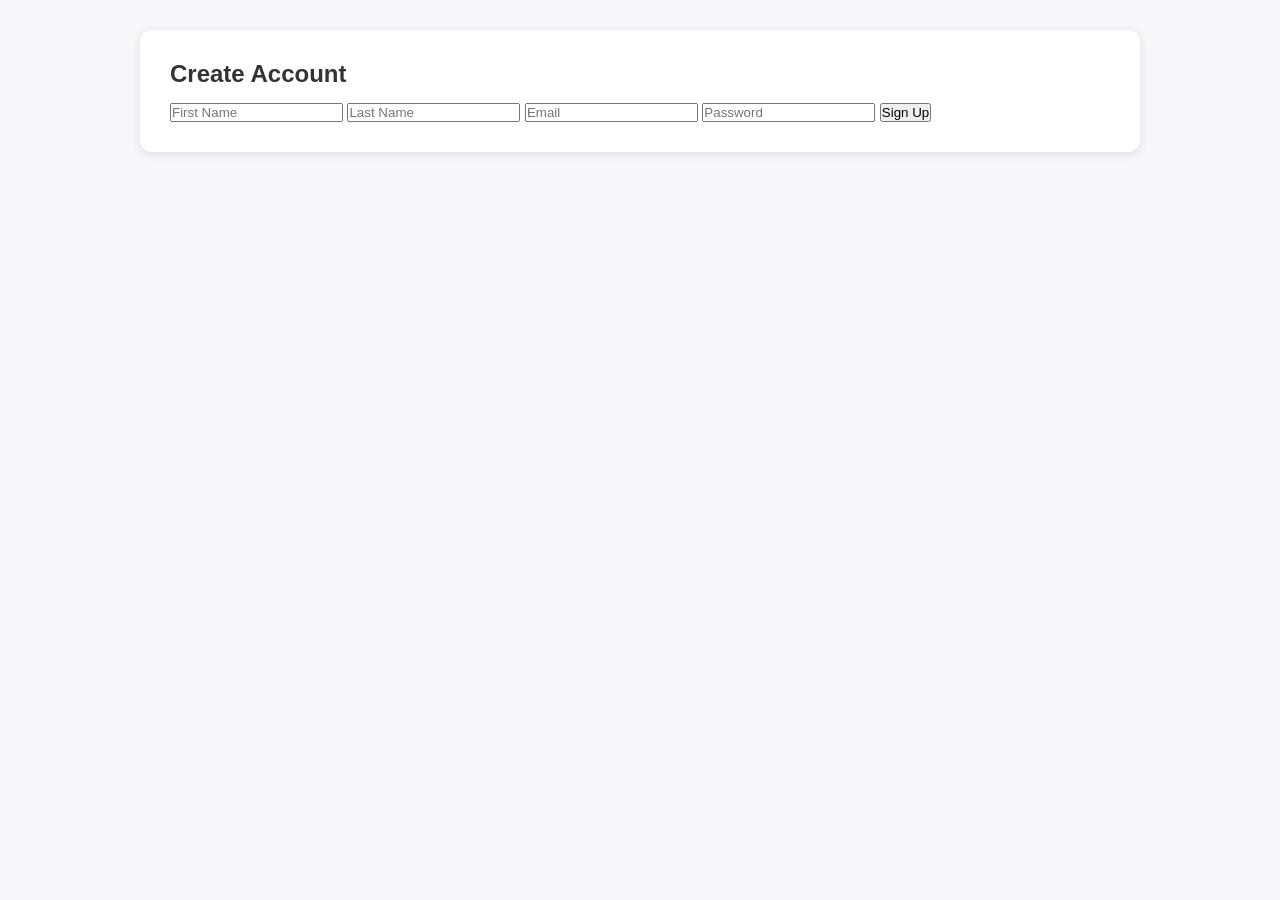
==== signup.html @ db09bfa0 "Add secure signup with serverless function" ====
<!doctype html>
<html>
  <head>
    <title>Sign Up</title>
    <link rel="stylesheet" href="style.css" />
  </head>
  <body>
    <div class="card" id="signup-container">
      <h2>Create Account</h2>

      <div id="signup-message"></div>

      <div class="signup-form">
        <input type="text" id="firstName" placeholder="First Name" />
        <input type="text" id="lastName" placeholder="Last Name" />
        <input type="email" id="email" placeholder="Email" />
        <input type="password" id="password" placeholder="Password" />
        <button onclick="signUp()">Sign Up</button>
      </div>
    </div>

    <script src="signup.js"></script>
  </body>
</html>
---- style.css ----
html{
    scroll-behavior:smooth;
}

*{
    margin:0;
    padding:0;
    box-sizing:border-box;
}

body{
    font-family:Segoe UI, sans-serif;
    background:#f5f7fa;
    color:#333;
}

header{
    text-align:center;
    padding:60px 20px;
    background:white;
    box-shadow:0 2px 10px rgba(0,0,0,0.1);
}

.profile-img{
    width: 220px;
    height: 220px;
    border-radius: 50%;
    border: 4px solid #2563eb;

    object-fit: cover;
    object-position: center top;

    display: block;
    margin: 0 auto;
}

h1{
    font-size:42px;
    margin-bottom:10px;
}

h2{
    margin-bottom:15px;
}

p{
    margin-bottom:15px;
}

.btn{
    display:inline-block;
    background:#0070f3;
    color:white;
    padding:12px 24px;
    text-decoration:none;
    border-radius:8px;
}

.card{
    max-width:1000px;
    margin:30px auto;
    background:white;
    padding:30px;
    border-radius:12px;
    box-shadow:0 2px 10px rgba(0,0,0,0.1);
}

.skills{
    display:flex;
    flex-wrap:wrap;
    gap:10px;
}

.skills span{
    background:#0070f3;
    color:white;
    padding:10px 15px;
    border-radius:20px;
}

/* Navigation Bar */

nav{
    background:white;
    padding:20px 0;
    box-shadow:0 2px 10px rgba(0,0,0,0.1);
    position:sticky;
    top:0;
    z-index:1000;
}

nav ul{
    list-style:none;
    display:flex;
    justify-content:center;
    align-items:center;
    gap:50px;
    margin:0;
    padding:0;
}

nav ul li{
    list-style:none;
}

nav ul li a{
    text-decoration:none;
    color:#333;
    font-size:20px;
    font-weight:600;
    transition:0.3s;
}

nav ul li a:hover{
    color:#0d6efd;
}

.product-card{
    border:1px solid #ddd;
    padding:15px;
    margin:10px;
    border-radius:8px;
}
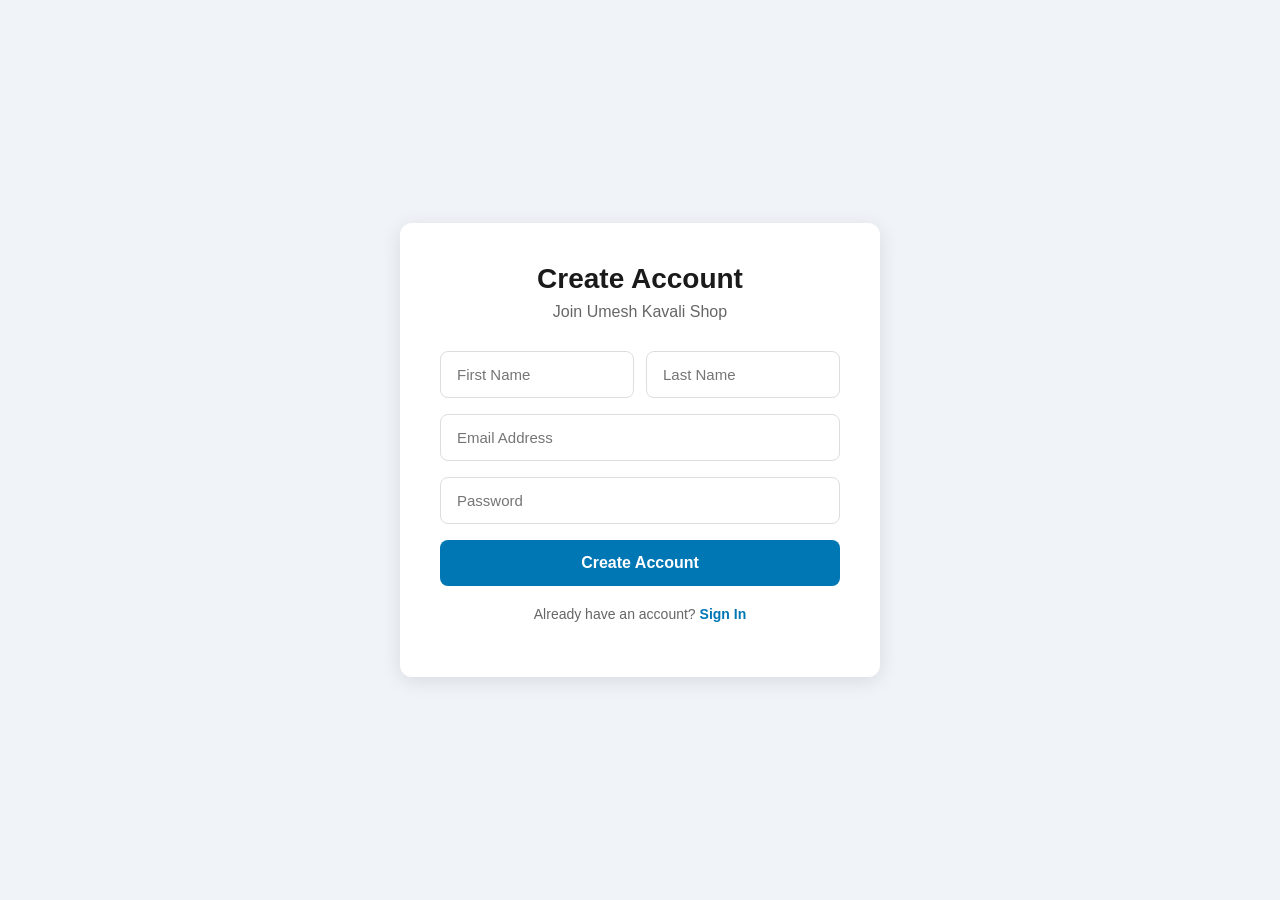
==== commit b18fb409: "Style Changed from normal Signup to Professional" ====
--- a/signup.html
+++ b/signup.html
@@ -5,20 +5,28 @@
     <link rel="stylesheet" href="style.css" />
   </head>
   <body>
-    <div class="card" id="signup-container">
-      <h2>Create Account</h2>
+    <div class="signup-wrapper">
+      <div class="signup-box">
+        <h1>Create Account</h1>
+        <p class="signup-subtitle">Join Umesh Kavali Shop</p>
 
-      <div id="signup-message"></div>
+        <div id="signup-message"></div>
 
-      <div class="signup-form">
-        <input type="text" id="firstName" placeholder="First Name" />
-        <input type="text" id="lastName" placeholder="Last Name" />
-        <input type="email" id="email" placeholder="Email" />
-        <input type="password" id="password" placeholder="Password" />
-        <button onclick="signUp()">Sign Up</button>
+        <div class="signup-form">
+          <div class="form-row">
+            <input type="text" id="firstName" placeholder="First Name" />
+            <input type="text" id="lastName" placeholder="Last Name" />
+          </div>
+          <input type="email" id="email" placeholder="Email Address" />
+          <input type="password" id="password" placeholder="Password" />
+          <button class="signup-btn" onclick="signUp()">Create Account</button>
+        </div>
+
+        <p class="login-link">
+          Already have an account? <a href="login.html">Sign In</a>
+        </p>
       </div>
     </div>
-
     <script src="signup.js"></script>
   </body>
 </html>
--- a/style.css
+++ b/style.css
@@ -120,4 +120,107 @@
     padding:15px;
     margin:10px;
     border-radius:8px;
+}
+
+#contact a {
+    color: #0077b5;
+    text-decoration: none;
+    font-weight: 500;
+}
+
+#contact a:hover {
+    text-decoration: underline;
+}
+
+/* Signup Page */
+.signup-wrapper {
+  min-height: 100vh;
+  display: flex;
+  align-items: center;
+  justify-content: center;
+  background: #f0f4f8;
+}
+
+.signup-box {
+  background: white;
+  padding: 40px;
+  border-radius: 12px;
+  box-shadow: 0 4px 20px rgba(0, 0, 0, 0.1);
+  width: 100%;
+  max-width: 480px;
+  text-align: center;
+}
+
+.signup-box h1 {
+  font-size: 28px;
+  color: #1a1a1a;
+  margin-bottom: 8px;
+}
+
+.signup-subtitle {
+  color: #666;
+  margin-bottom: 30px;
+}
+
+.signup-form {
+  display: flex;
+  flex-direction: column;
+  gap: 16px;
+}
+
+.form-row {
+  display: flex;
+  gap: 12px;
+}
+
+.signup-form input {
+  width: 100%;
+  padding: 14px 16px;
+  border: 1px solid #ddd;
+  border-radius: 8px;
+  font-size: 15px;
+  outline: none;
+  transition: border 0.2s;
+  box-sizing: border-box;
+}
+
+.signup-form input:focus {
+  border-color: #0077b5;
+}
+
+.signup-btn {
+  background: #0077b5;
+  color: white;
+  padding: 14px;
+  border: none;
+  border-radius: 8px;
+  font-size: 16px;
+  font-weight: 600;
+  cursor: pointer;
+  transition: background 0.2s;
+}
+
+.signup-btn:hover {
+  background: #005f8e;
+}
+
+.login-link {
+  margin-top: 20px;
+  color: #666;
+  font-size: 14px;
+}
+
+.login-link a {
+  color: #0077b5;
+  text-decoration: none;
+  font-weight: 600;
+}
+
+.login-link a:hover {
+  text-decoration: underline;
+}
+
+#signup-message {
+  margin-bottom: 10px;
+  font-weight: 500;
 }
